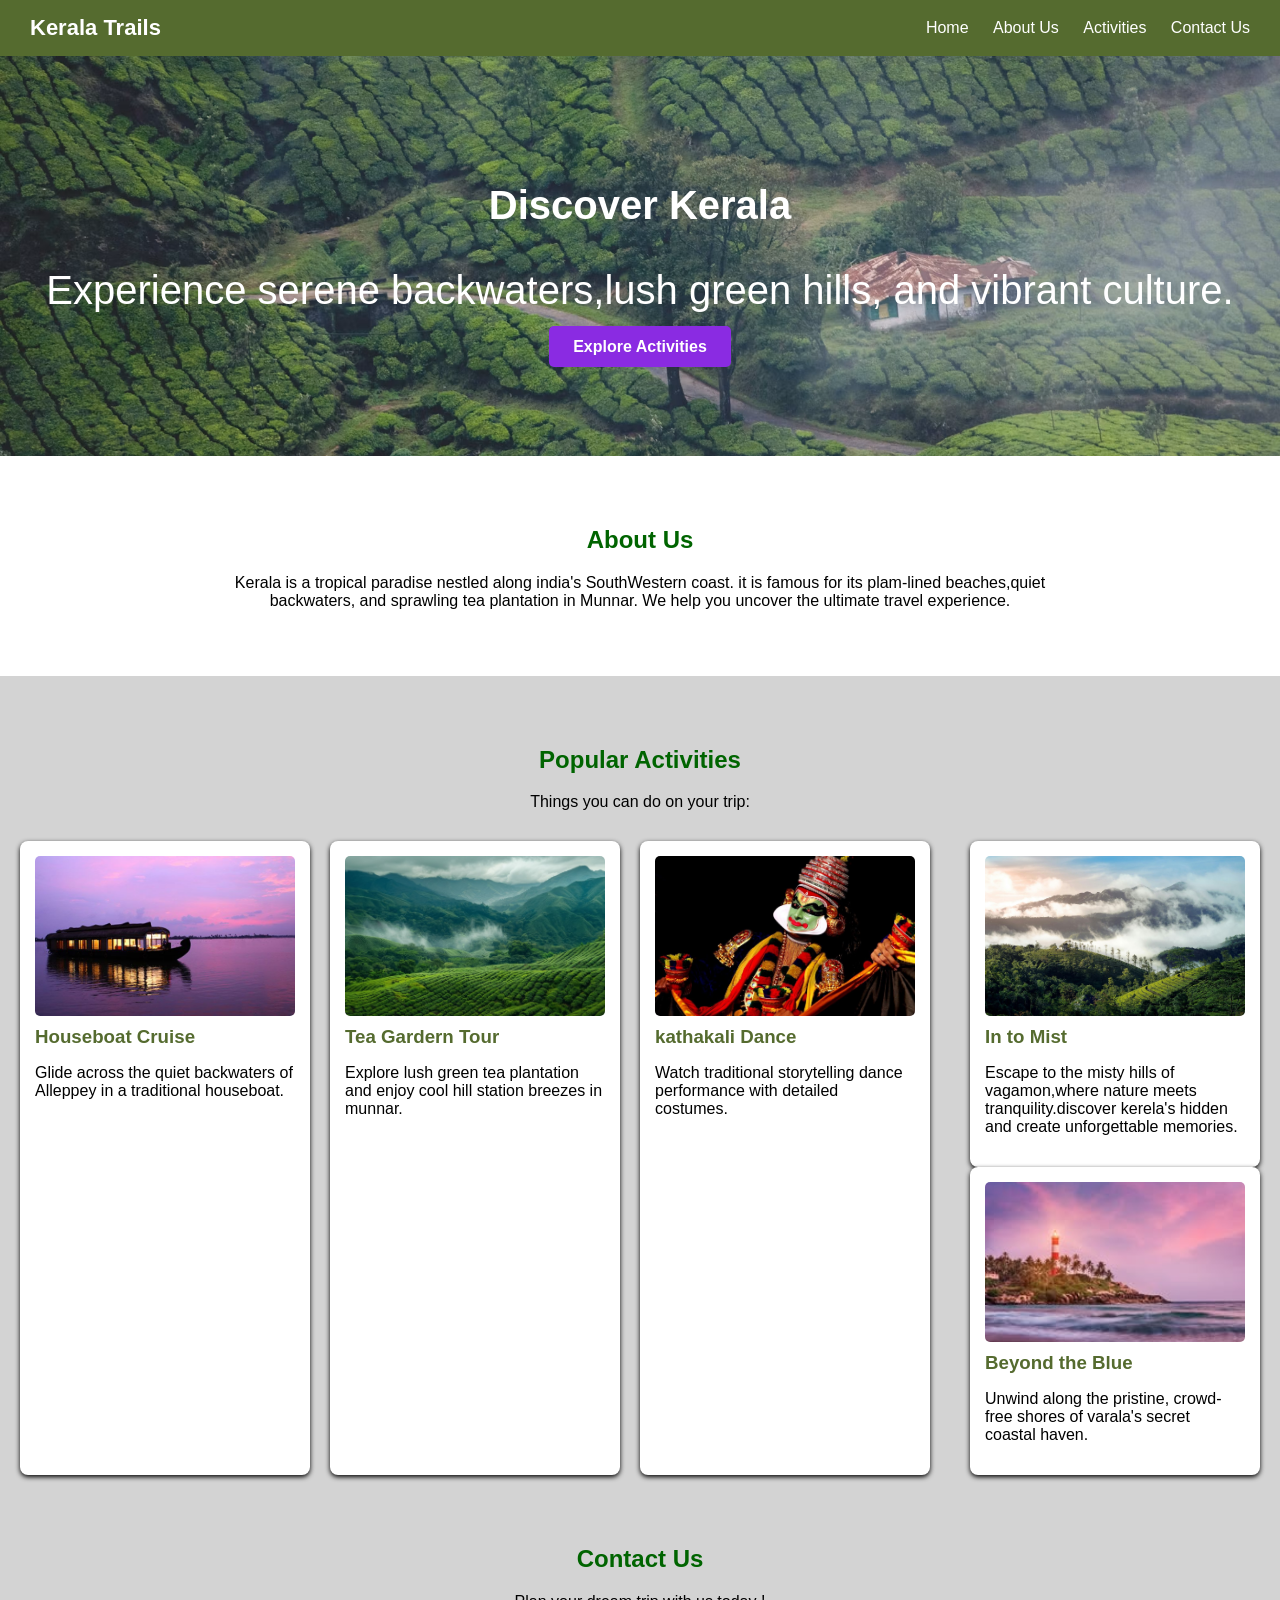
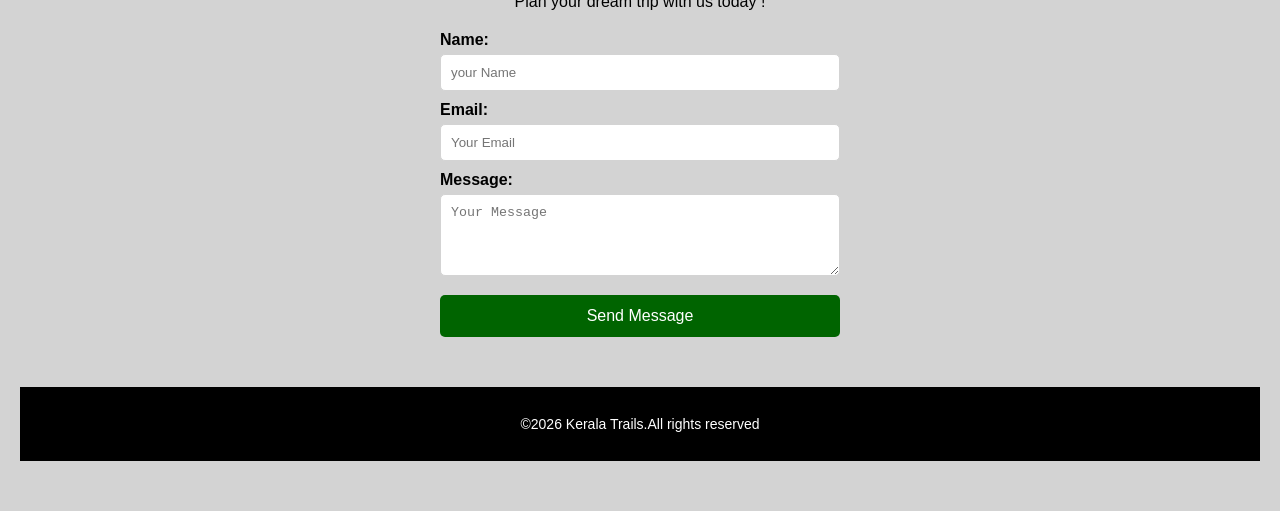
==== index.html @ 9284c706 "first commit" ====
<!DOCTYPE html>
<html lang="en">
<head>
    <meta charset="UTF-8">
    <meta name="viewport" content="width=device-width, initial-scale=1.0">
    <title>Kerala Trails</title>
    <link rel="stylesheet" href="style.css">
</head>
<body>
    <div class="navbar" >
        <span class="logo"> Kerala Trails</span>
        <div class="menu">
        <a href="#home">Home</a>
        <a href="#about">About Us</a>
        <a href="#activities">Activities</a>
        <a href="#contact">Contact Us</a>
        </div>
    </div>  
    <div id ="home" class="hero" >
        <h1>Discover Kerala</h1>
        <p>Experience serene backwaters,lush green hills, and vibrant culture.</p>
        <a href="#activities" class="btn">Explore Activities</a>
    </div>
    <div id="about" class="section">
        <h2>About Us</h2>
        <p>Kerala is a tropical paradise nestled along india's SouthWestern coast. it is famous for its plam-lined beaches,quiet backwaters, and sprawling tea plantation in Munnar. We help you uncover the ultimate travel experience.</p>
    </div>
    <div id="activities" class="section gray-bg">
        <h2>Popular Activities</h2>
        <p>Things you can do on your trip:</p>  
            <div class="card-container">
                <div class="card">
                    <img src="houseboat.jpg" class="card-img">
                    <h3>Houseboat Cruise</h3>
                    <p>Glide across the quiet backwaters of Alleppey in a traditional houseboat.</p>
                </div>
                <div class="card" >
                    <img src="green tea.jpg" class="card-img">
                    <h3>Tea Gardern Tour</h3>
                    <p> Explore lush green tea plantation and enjoy cool hill station breezes in munnar.</p>
                </div>
                <div class="card">
                        <img src="kathakali.jpg" class="card-img">
                        <h3>kathakali Dance</h3>
                        <p>Watch traditional storytelling dance performance with detailed costumes.</p>
                </div>
               <br>
                <div>
                        <div class="card">
                        <img src="vagamon.jpg" class="card-img">
                        <h3>In to Mist</h3>
                        <P>Escape to the misty hills of vagamon,where nature meets tranquility.discover kerela's hidden and create unforgettable memories.</P>
                </div>
                <div class="card">
                     <img src="varakala.jpg" class="card-img">
                        <h3> Beyond the Blue</h3>
                        <p>Unwind along the pristine, crowd-free shores of varala's secret coastal haven.</p>
                  </div>
                </div>
               </div>

               <div id="contact" class="section">
                         <h2>Contact Us</h2>
                         <p>Plan your dream trip with us today !</p>
                <form class="contact-form">
                        <p>Name:</p>
                        <input type=" Name" placeholder="your Name" required>
                        <p>Email:</p>
                        <input type="email" placeholder="Your Email" required>
                        <p>Message:</p>
                        <textarea rows="4" placeholder="Your Message" required></textarea>
                      <br>
                        <button type="submit" class="submit-btn">Send Message</button> 
                </form>
                </div>
                    <div class="footer">
                    <P>&copy;2026 Kerala Trails.All rights reserved</P> 
                </div>
            </body>
            </html>
---- style.css ----
body{
        font-family: Arial,sans-serif;
        margin:0 ;
        padding: 0;
        color: black;
        background-color:white;}
.navbar{
        background-color:darkolivegreen;
        padding: 15px 30px;
        display:flex;
        justify-content: space-between;
        align-items: center;}
.logo{
        color:white;
        font-size:22px;
        font-weight:bold;}
.menu a{
        color:white;
        text-decoration: none;
        margin-left: 20px;
        font-size:16px;}
.menu a:hover{
        text-decoration: underline;}

.hero{
        background-image:url('1.avif');
        background-size: cover;
        background-position: center;
        background-repeat: no-repeat;
        color:white;
        text-align:center;
        padding :100px 20px; }
.hero h1{
        font-size: 40px;
        margin-bottom:10px ;
}
.hero p{ 
    font-size: 40px;
    margin-bottom:25px ;}
.btn{
        background-color:blueviolet;
        color:white;
        padding:12px 24px;
        text-decoration:none;
        border-radius:5px ;
        font-weight:bold ;}
.section{
        font-family:'Segoe UI', Tahoma, Geneva, Verdana, sans-serif;
        padding:50px 20px;
        text-align:center;
        max-width: 900px;
        margin:0 auto;}
.gray-bg{
        background-color: lightgray;
        max-width: 100%;}

.section h2{
        color: darkgreen;
        font: size 28px;
        margin: bottom 15px;}
 .card-container{
        display:flex;
        justify-content: center;
        gap:20px;
        margin-top: 30px;
        flex-wrap:wrap;
}
.card{
        background-color: white;
        border: 1pxsoild gainsboro;
        border-radius: 8px;
        padding: 15px;
        width:260px;
        text-align:left;
        box-shadow: 0 2px 5px black;}

.card-img{
        width: 100%;
        height: 160px;
        object-fit: cover;
        border-radius:5px;
        margin-bottom: 10px;
        display:block}

.card h3{
        color:darkolivegreen;
        margin-top: 5px;
        margin-bottom: 10px;}

.contact-form{
        max-width:400px;
        margin: 20px auto 0 auto;
        text-align:left}

.contact-form p{
        margin: 10px 0 5px 0;
        font-weight: bold;}
.contact-form input,
.contact-form textarea{
        width:100%;
        padding:10px;
        border: 1px solid lightgray;
        border-radius :5px;
        box-sizing: border-box;}

.submit-btn{
        background-color:  darkgreen ;
        color: white;
        border: none;
        padding:  12px 20px;
        font-size: 16px;
        border-radius: 5px;
        cursor: pointer;
        margin-top: 15px;
        width: 100%;}
.footer{
        background-color:black;
        color:white;
        text-align: center;
        padding: 15px;
        font-size: 14px;


}
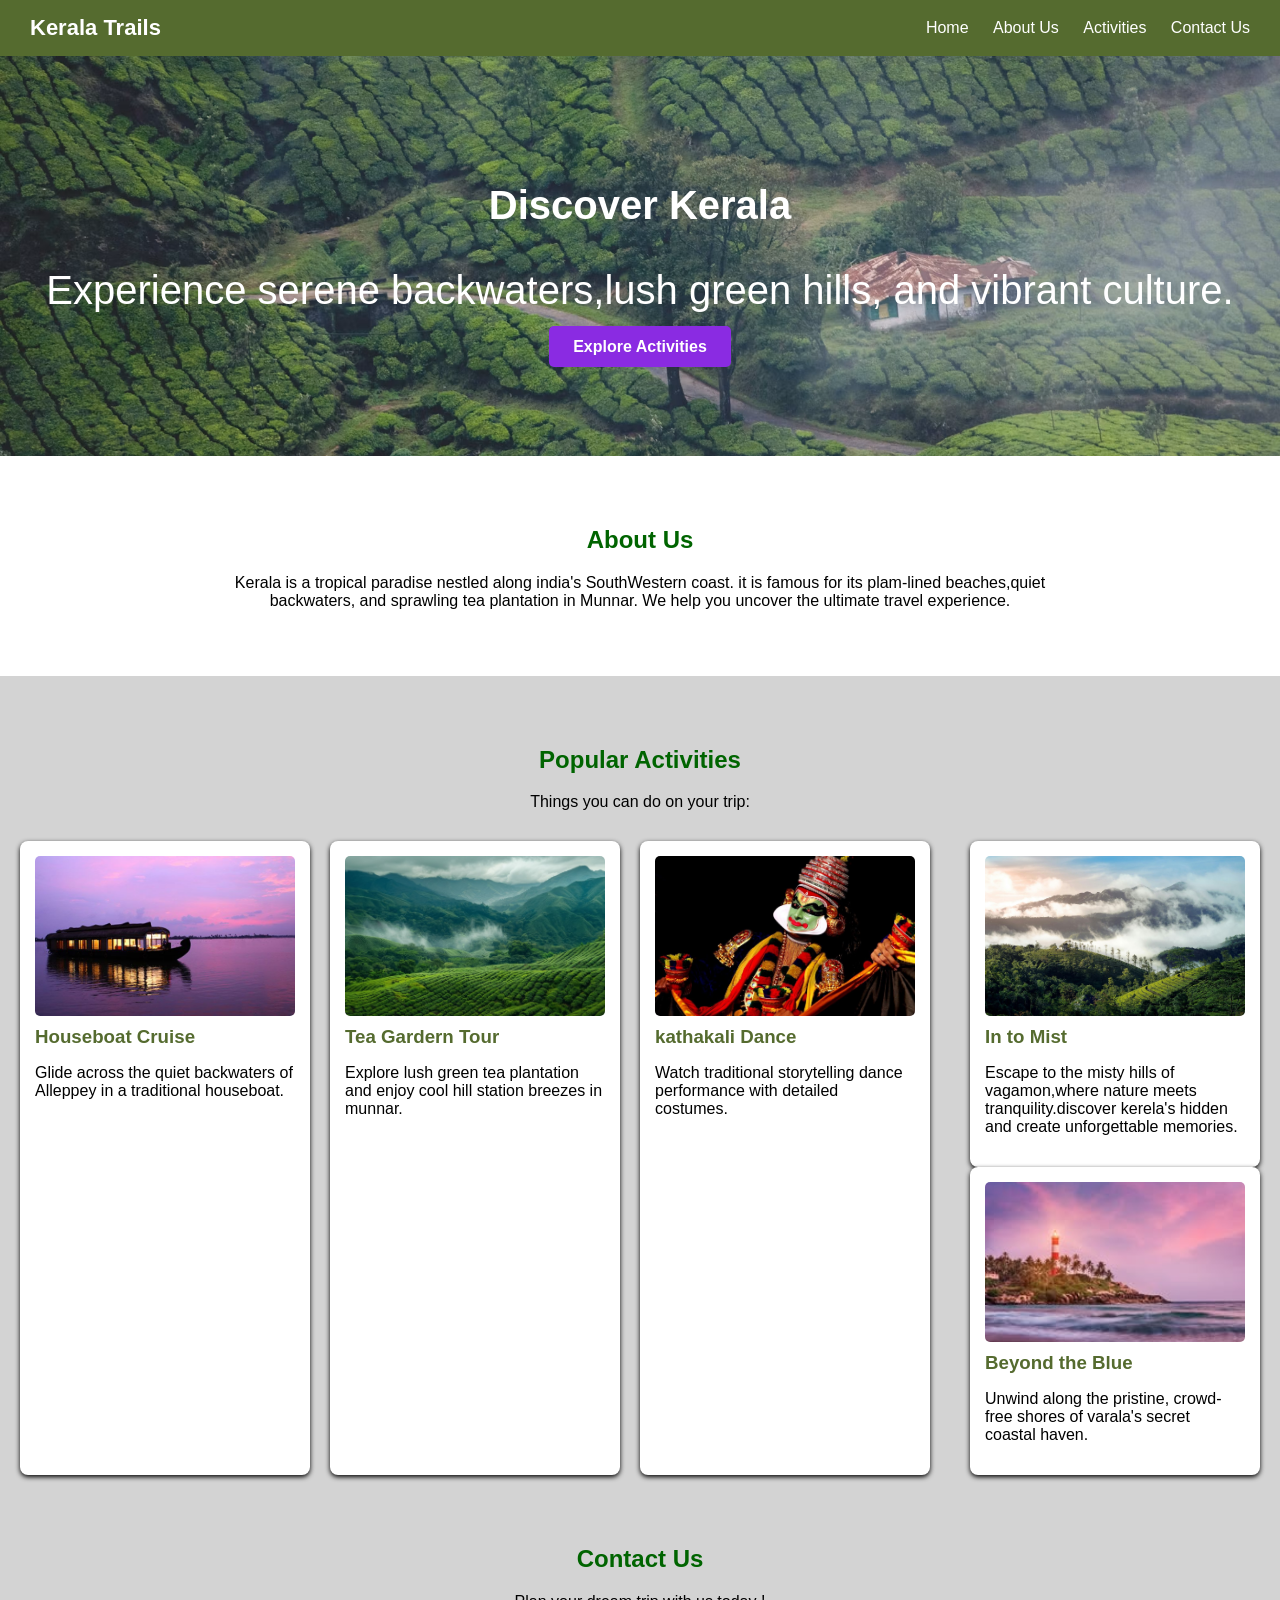
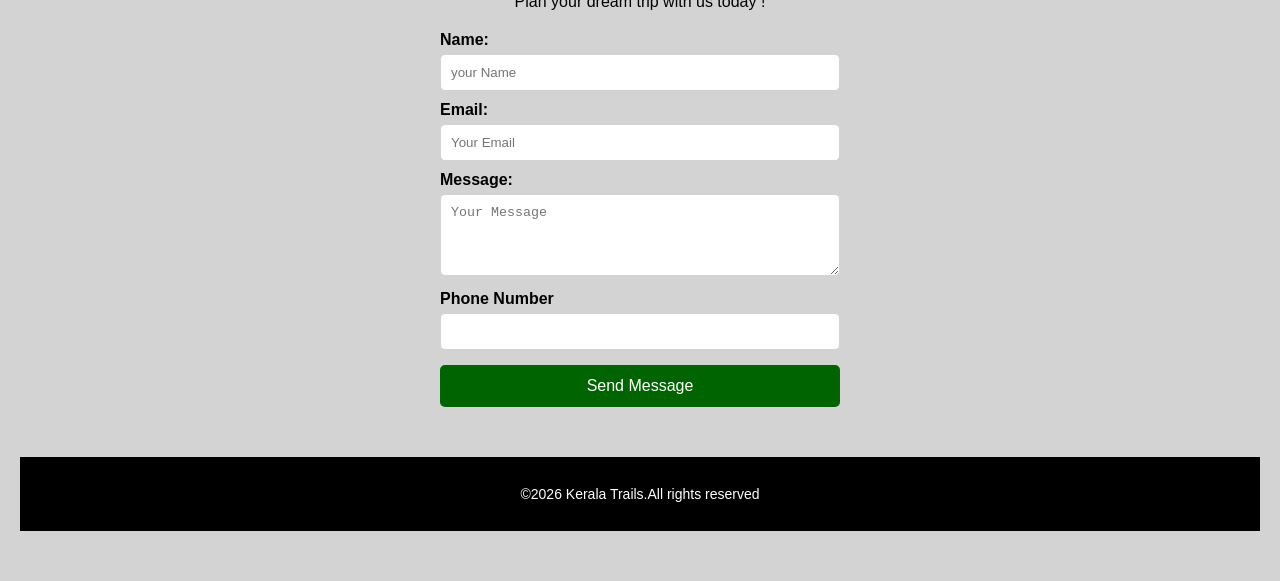
==== commit f2933e80: "first commit" ====
--- a/index.html
+++ b/index.html
@@ -69,7 +69,9 @@
                         <input type="email" placeholder="Your Email" required>
                         <p>Message:</p>
                         <textarea rows="4" placeholder="Your Message" required></textarea>
-                      <br>
+                        <p>Phone Number</p>
+                       <input type="number">
+                        <br>
                         <button type="submit" class="submit-btn">Send Message</button> 
                 </form>
                 </div>
